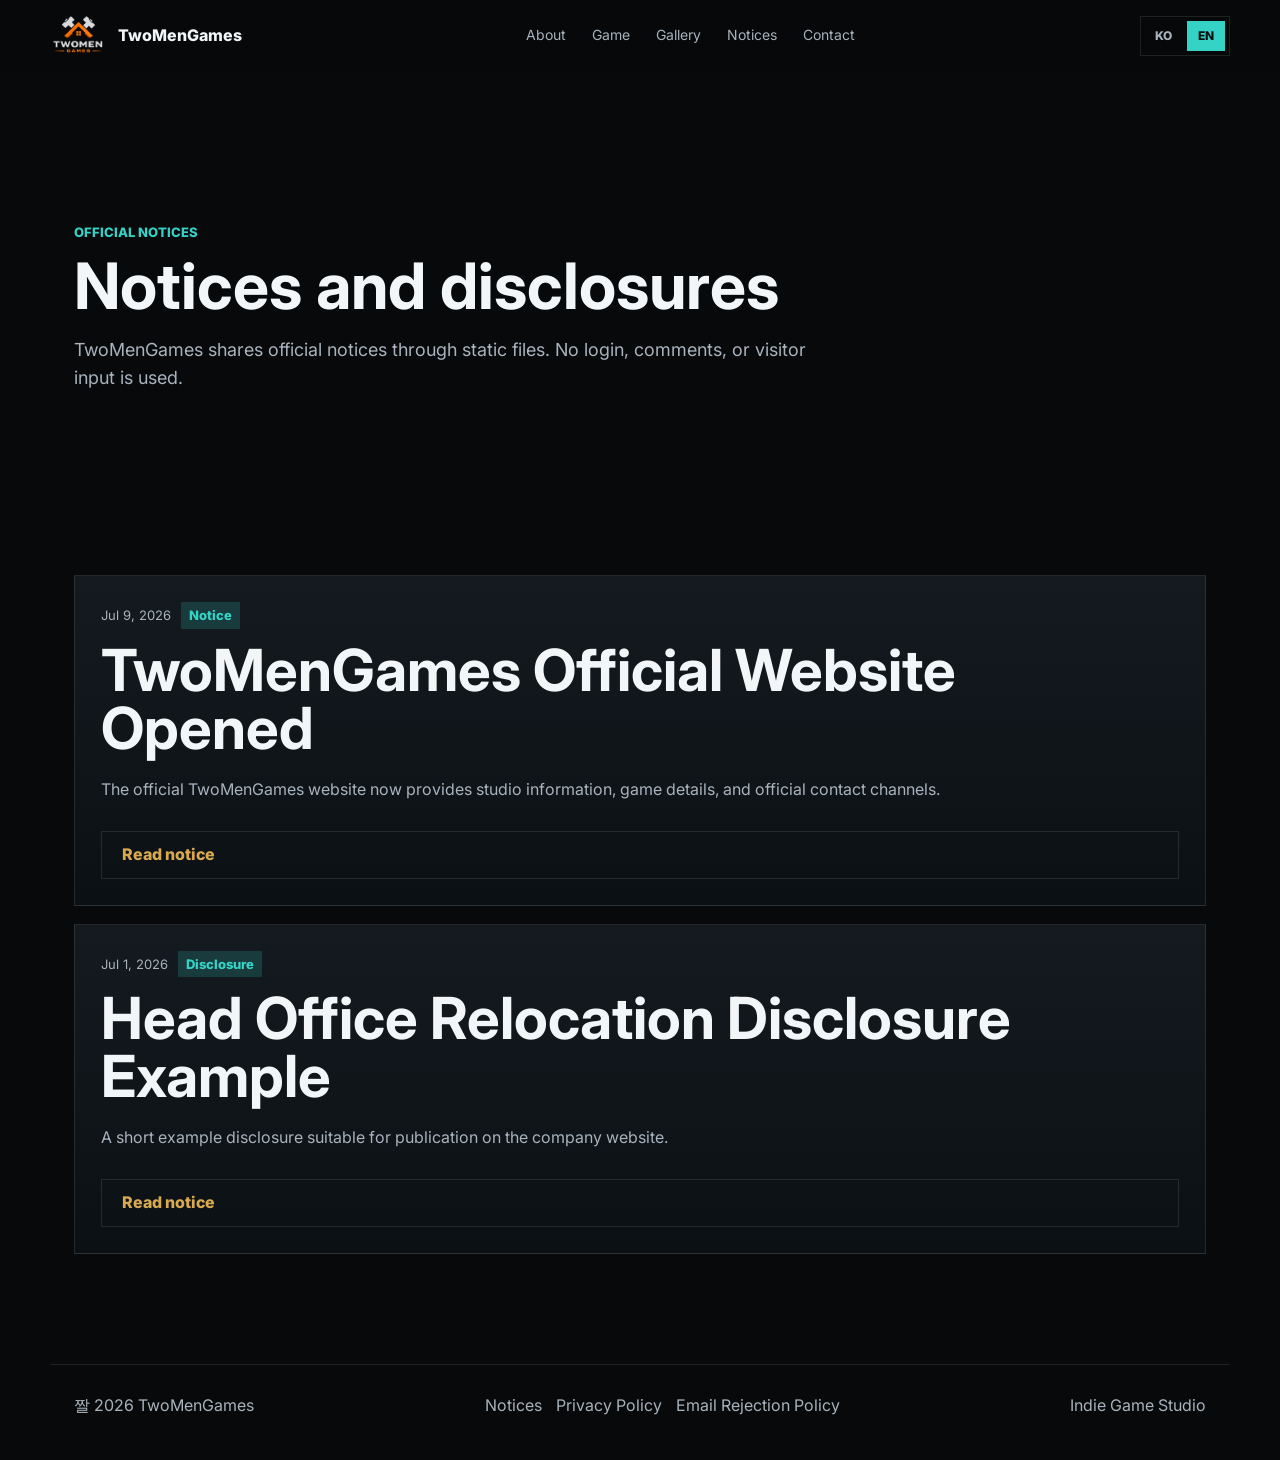
==== notices/index.html @ 7ef08000 "Add static notices and policy pages" ====
<!doctype html>
<html lang="en">
  <head>
    <meta charset="utf-8">
    <meta name="viewport" content="width=device-width, initial-scale=1">
    <meta name="description" content="Official notices and disclosures from TwoMenGames.">
    <title>TwoMenGames | Notices</title>
    <link rel="preconnect" href="https://fonts.googleapis.com">
    <link rel="preconnect" href="https://fonts.gstatic.com" crossorigin>
    <link href="https://fonts.googleapis.com/css2?family=Inter:wght@400;500;600;700;800&display=swap" rel="stylesheet">
    <link rel="stylesheet" href="../styles.css">
  </head>
  <body>
    <header class="site-header" data-header>
      <a class="brand" href="../#top" aria-label="TwoMenGames home">
        <img class="brand-logo" src="../assets/twomengames-logo-dark.png" alt="TwoMenGames logo">
        <span>TwoMenGames</span>
      </a>
      <nav class="nav" aria-label="Primary navigation">
        <a href="../#about" data-notice-i18n="navAbout">About</a>
        <a href="../#game" data-notice-i18n="navGame">Game</a>
        <a href="../#gallery" data-notice-i18n="navGallery">Gallery</a>
        <a href="./" data-notice-i18n="navNotices">Notices</a>
        <a href="../#contact" data-notice-i18n="navContact">Contact</a>
      </nav>
      <div class="language-switcher" aria-label="Language selection">
        <button type="button" data-lang="ko">KO</button>
        <button type="button" data-lang="en">EN</button>
      </div>
    </header>

    <main class="subpage-main">
      <section class="section subpage-hero">
        <p class="subpage-kicker" data-notice-i18n="noticesEyebrow">Official notices</p>
        <h1 class="subpage-title" data-notice-i18n="noticesTitle">Notices and disclosures</h1>
        <p class="subpage-copy" data-notice-i18n="noticesCopy">TwoMenGames shares official notices through static files. No login, comments, or visitor input is used.</p>
      </section>

      <section class="section">
        <div class="notice-list" data-notice-list>
          <div class="empty-state" data-notice-i18n="loading">Loading notices.</div>
        </div>
      </section>
    </main>

    <footer class="footer">
      <span>짤 2026 TwoMenGames</span>
      <nav class="footer-links" aria-label="Footer links">
        <a href="./" data-notice-i18n="navNotices">Notices</a>
        <a href="../privacy.html" data-notice-i18n="footerPrivacy">Privacy Policy</a>
        <a href="../email-rejection.html" data-notice-i18n="footerEmailPolicy">Email Rejection Policy</a>
      </nav>
      <span data-notice-i18n="footerTag">Indie Game Studio</span>
    </footer>

    <script src="../notices.js?v=20260709-1" data-page="list" data-content-base="../"></script>
  </body>
</html>
---- styles.css ----
:root {
  --bg: #07090b;
  --panel: #10151a;
  --panel-2: #151b20;
  --text: #f3f6f8;
  --muted: #a8b3bd;
  --teal: #35d2c6;
  --teal-soft: rgba(53, 210, 198, 0.18);
  --gold: #d9a94f;
  --line: rgba(255, 255, 255, 0.1);
  --max: 1180px;
}

* {
  box-sizing: border-box;
}

html {
  scroll-behavior: smooth;
}

body {
  margin: 0;
  background: var(--bg);
  color: var(--text);
  font-family: Inter, system-ui, -apple-system, BlinkMacSystemFont, "Segoe UI", sans-serif;
  line-height: 1.6;
}

a {
  color: inherit;
  text-decoration: none;
}

.site-header {
  align-items: center;
  backdrop-filter: blur(16px);
  background: rgba(7, 9, 11, 0.72);
  border-bottom: 1px solid transparent;
  display: flex;
  height: 72px;
  justify-content: space-between;
  left: 0;
  padding: 0 max(48px, calc((100vw - var(--max)) / 2));
  position: fixed;
  right: 0;
  top: 0;
  transition: border-color 220ms ease, background 220ms ease;
  z-index: 20;
}

.site-header.is-scrolled {
  background: rgba(7, 9, 11, 0.9);
  border-bottom-color: var(--line);
}

.brand,
.nav,
.language-switcher {
  align-items: center;
  display: flex;
}

.brand {
  font-weight: 800;
  gap: 12px;
  height: 100%;
  min-width: 0;
}

.brand-logo {
  display: block;
  height: 48px;
  max-width: 160px;
  object-fit: contain;
  width: auto;
}

.nav {
  color: var(--muted);
  font-size: 14px;
  gap: 26px;
  min-width: 0;
}

.nav a:hover {
  color: var(--text);
}

.language-switcher {
  border: 1px solid var(--line);
  flex: 0 0 auto;
  gap: 4px;
  padding: 4px;
}

.language-switcher button {
  background: transparent;
  border: 0;
  color: var(--muted);
  cursor: pointer;
  font: inherit;
  font-size: 12px;
  font-weight: 800;
  min-height: 30px;
  min-width: 38px;
  padding: 0 8px;
}

.language-switcher button.is-active {
  background: var(--teal);
  color: #06100f;
}

.language-switcher button:focus-visible {
  outline: 2px solid var(--gold);
  outline-offset: 2px;
}

.section {
  margin: 0 auto;
  max-width: var(--max);
  padding: 110px 24px;
}

.hero {
  align-items: center;
  display: grid;
  gap: 48px;
  grid-template-columns: minmax(0, 1.15fr) minmax(300px, 0.85fr);
  min-height: 100vh;
  overflow: hidden;
  padding-top: 144px;
  position: relative;
}

.hero-bg {
  background:
    linear-gradient(90deg, rgba(7, 9, 11, 0.96), rgba(7, 9, 11, 0.5) 48%, rgba(7, 9, 11, 0.72)),
    linear-gradient(0deg, rgba(7, 9, 11, 0.78), rgba(7, 9, 11, 0.16) 48%, rgba(7, 9, 11, 0.78)),
    url("assets/screenshot-boss-eye.jpg") center / cover no-repeat;
  inset: 0 calc(50% - 50vw);
  position: absolute;
  z-index: -2;
}

.hero-bg::before {
  background-image:
    linear-gradient(rgba(255, 255, 255, 0.035) 1px, transparent 1px),
    linear-gradient(90deg, rgba(255, 255, 255, 0.035) 1px, transparent 1px);
  background-size: 72px 72px;
  content: "";
  inset: 0;
  mask-image: linear-gradient(to bottom, transparent, #000 16%, #000 72%, transparent);
  position: absolute;
}

.hero-orbit {
  border: 1px solid rgba(53, 210, 198, 0.28);
  height: min(64vw, 760px);
  position: absolute;
  right: -12vw;
  top: 12vh;
  transform: rotate(-18deg);
  width: min(64vw, 760px);
}

.hero-dice {
  animation: floatDice 8s ease-in-out infinite;
  background: linear-gradient(135deg, rgba(53, 210, 198, 0.85), rgba(217, 169, 79, 0.72));
  box-shadow: 0 0 80px rgba(53, 210, 198, 0.2);
  display: grid;
  gap: 22%;
  grid-template-columns: repeat(3, 1fr);
  height: 220px;
  padding: 42px;
  position: absolute;
  right: 12%;
  top: 28%;
  transform: rotate(10deg);
  width: 220px;
  opacity: 0.72;
}

.hero-dice span {
  background: #07100f;
  border-radius: 50%;
}

.hero-content,
.hero-panel,
.section-heading,
.about-copy,
.stat-grid,
.screenshot,
.card,
.notice-card,
.policy-card,
.press-inner,
.steam-card,
.contact-grid {
  position: relative;
}

.eyebrow {
  color: var(--teal);
  font-size: 13px;
  font-weight: 800;
  letter-spacing: 0;
  margin: 0 0 12px;
  text-transform: uppercase;
}

h1,
h2,
h3,
p {
  margin-top: 0;
}

h1 {
  font-size: clamp(48px, 8vw, 112px);
  line-height: 0.9;
  margin-bottom: 12px;
  max-width: 820px;
}

.sr-only {
  height: 1px;
  margin: -1px;
  overflow: hidden;
  padding: 0;
  position: absolute;
  width: 1px;
  clip: rect(0, 0, 0, 0);
  white-space: nowrap;
}

.game-logo {
  display: block;
  filter: drop-shadow(0 18px 34px rgba(0, 0, 0, 0.72));
  margin-bottom: 18px;
  max-height: 300px;
  max-width: min(680px, 100%);
  object-fit: contain;
  width: auto;
}

h2 {
  font-size: clamp(32px, 5vw, 58px);
  line-height: 1;
  margin-bottom: 18px;
}

h3 {
  font-size: 20px;
  line-height: 1.2;
  margin-bottom: 10px;
}

.subtitle {
  color: var(--gold);
  font-size: clamp(24px, 4vw, 42px);
  font-weight: 800;
  line-height: 1.1;
  margin-bottom: 22px;
}

.slogan {
  color: var(--text);
  font-size: 24px;
  font-weight: 700;
  margin-bottom: 18px;
}

.hero-copy,
.section-heading p,
.card p,
.press-inner p,
.steam-card p {
  color: var(--muted);
  max-width: 720px;
}

.hero-actions {
  display: flex;
  flex-wrap: wrap;
  gap: 12px;
  margin-top: 34px;
}

.button {
  align-items: center;
  border: 1px solid var(--line);
  color: var(--text);
  display: inline-flex;
  font-weight: 800;
  min-height: 48px;
  padding: 0 20px;
  transition: transform 180ms ease, border-color 180ms ease, background 180ms ease;
}

.button:hover {
  border-color: rgba(53, 210, 198, 0.55);
  transform: translateY(-2px);
}

.button.primary {
  background: var(--teal);
  border-color: var(--teal);
  color: #06100f;
}

.button.ghost {
  color: var(--gold);
}

.hero-panel,
.card,
.steam-card,
.press-inner {
  background: linear-gradient(180deg, rgba(21, 27, 32, 0.9), rgba(10, 13, 16, 0.9));
  border: 1px solid var(--line);
  box-shadow: 0 24px 80px rgba(0, 0, 0, 0.26);
}

.hero-panel {
  align-self: end;
  padding: 28px;
}

.hero-panel p {
  color: var(--gold);
  font-size: 13px;
  font-weight: 800;
  margin-bottom: 10px;
}

.hero-panel strong {
  display: block;
  font-size: 24px;
  line-height: 1.2;
  margin-bottom: 18px;
}

.hero-panel ul {
  color: var(--muted);
  margin: 0;
  padding-left: 20px;
}

.about-grid,
.game-showcase {
  display: grid;
  gap: 28px;
  grid-template-columns: minmax(0, 0.9fr) minmax(0, 1.1fr);
}

.about-copy {
  color: var(--muted);
  font-size: 19px;
}

.stat-grid {
  display: grid;
  gap: 12px;
  grid-template-columns: repeat(2, minmax(0, 1fr));
}

.stat-grid div {
  background: var(--panel);
  border: 1px solid var(--line);
  padding: 24px;
}

.stat-grid strong {
  color: var(--gold);
  display: block;
  font-size: 34px;
  line-height: 1;
  margin-bottom: 10px;
}

.stat-grid span {
  color: var(--muted);
  display: block;
}

.game-showcase {
  align-items: stretch;
}

.feature-cards {
  display: grid;
  gap: 14px;
}

.detail-grid,
.production-grid {
  display: grid;
  gap: 14px;
  grid-template-columns: repeat(4, minmax(0, 1fr));
}

.detail,
.production-grid div {
  background: var(--panel);
  border: 1px solid var(--line);
  padding: 24px;
}

.detail strong,
.production-grid strong {
  color: var(--gold);
  display: block;
  font-size: 28px;
  line-height: 1;
  margin-bottom: 14px;
}

.detail span,
.production-grid span {
  color: var(--muted);
  display: block;
}

.production-grid strong {
  color: var(--teal);
  font-size: 40px;
}

.card {
  padding: 24px;
}

.card span {
  color: var(--teal);
  display: block;
  font-weight: 800;
  margin-bottom: 22px;
}

.screenshot {
  background: #0b0f12;
  border: 1px solid var(--line);
  min-height: 260px;
  overflow: hidden;
  position: relative;
}

.screenshot.large {
  min-height: 640px;
}

.screenshot img {
  display: block;
  height: 100%;
  min-height: inherit;
  object-fit: cover;
  width: 100%;
}

.screenshot::after {
  background: linear-gradient(to top, rgba(0, 0, 0, 0.74), transparent 46%);
  content: "";
  inset: 0;
  pointer-events: none;
  position: absolute;
}

.scene {
  height: 100%;
  min-height: inherit;
  position: relative;
}

.scene::before {
  content: "";
  inset: 0;
  position: absolute;
}

.battlefield::before {
  background:
    linear-gradient(to top, rgba(0, 0, 0, 0.82), transparent 62%),
    radial-gradient(circle at 52% 34%, rgba(53, 210, 198, 0.32), transparent 18%),
    linear-gradient(140deg, #1f2929, #07090b 56%);
}

.dice::before {
  background:
    radial-gradient(circle at 50% 48%, rgba(217, 169, 79, 0.42), transparent 18%),
    linear-gradient(140deg, #15100b, #071010);
}

.wave::before {
  background:
    repeating-linear-gradient(115deg, rgba(53, 210, 198, 0.16) 0 2px, transparent 2px 18px),
    linear-gradient(140deg, #0b1517, #07090b);
}

.hunter::before {
  background:
    radial-gradient(circle at 34% 38%, rgba(255, 255, 255, 0.12), transparent 14%),
    linear-gradient(140deg, #15191d, #07090b);
}

.boss::before {
  background:
    radial-gradient(circle at 64% 34%, rgba(217, 169, 79, 0.24), transparent 18%),
    radial-gradient(circle at 40% 48%, rgba(53, 210, 198, 0.2), transparent 22%),
    linear-gradient(140deg, #1b1216, #07090b);
}

.gallery {
  padding-bottom: 132px;
}

.gallery-grid {
  display: grid;
  gap: 16px;
  grid-template-columns: repeat(4, minmax(0, 1fr));
}

.gallery-grid .wide {
  grid-column: span 2;
}

.press,
.steam {
  padding-bottom: 36px;
  padding-top: 36px;
}

.press-inner,
.steam-card {
  padding: clamp(32px, 5vw, 64px);
}

.steam-card {
  background:
    linear-gradient(90deg, rgba(53, 210, 198, 0.16), rgba(217, 169, 79, 0.12)),
    linear-gradient(180deg, rgba(21, 27, 32, 0.96), rgba(10, 13, 16, 0.96));
}

.contact-grid {
  border-top: 1px solid var(--line);
  display: grid;
  align-items: stretch;
  gap: 20px;
  grid-template-columns: 1.4fr 1fr 1fr 1fr;
  padding-top: 28px;
}

.contact-card {
  align-items: center;
  background: var(--panel);
  border: 1px solid var(--line);
  color: var(--text);
  display: flex;
  flex-direction: column;
  font-size: 18px;
  font-weight: 700;
  gap: 0;
  justify-content: center;
  min-width: 0;
  overflow: visible;
  padding: 28px;
  text-align: center;
  transition: border-color 180ms ease, opacity 180ms ease, transform 180ms ease;
}

.contact-card:hover {
  border-color: rgba(53, 210, 198, 0.55);
  transform: translateY(-2px);
}

.contact-card:focus-visible {
  border-color: rgba(53, 210, 198, 0.75);
  outline: 2px solid rgba(53, 210, 198, 0.35);
  outline-offset: 4px;
}

.contact-social-icon,
.contact-card svg,
.contact-card img {
  fill: currentColor;
  flex: 0 0 auto;
  height: 56px;
  margin-bottom: 24px;
  max-height: 56px;
  max-width: 56px;
  object-fit: contain;
  opacity: 0.85;
  width: 56px;
}

.contact-email {
  align-items: flex-start;
  gap: 18px;
  justify-content: center;
  min-width: 380px;
  text-align: left;
}

.contact-label {
  color: var(--muted);
  display: block;
  font-size: 13px;
  font-weight: 700;
  letter-spacing: 0;
  margin-bottom: 12px;
  text-transform: uppercase;
}

.contact-email-link {
  color: inherit;
  max-width: 100%;
  text-decoration: none;
}

.contact-email-link:focus-visible {
  outline: 2px solid rgba(53, 210, 198, 0.35);
  outline-offset: 4px;
}

.contact-email .contact-value {
  overflow-wrap: normal;
  white-space: nowrap;
  word-break: normal;
}

.copy-email-button {
  align-items: center;
  background: rgba(255, 255, 255, 0.04);
  border: 1px solid rgba(255, 255, 255, 0.18);
  color: #ffffff;
  cursor: pointer;
  display: inline-flex;
  font: inherit;
  font-size: 14px;
  font-weight: 700;
  justify-content: center;
  letter-spacing: 0.02em;
  min-height: 38px;
  padding: 0 18px;
  transition: background 0.2s ease, border-color 0.2s ease, opacity 0.2s ease, transform 0.2s ease;
}

.copy-email-button:hover {
  background: rgba(255, 255, 255, 0.09);
  border-color: rgba(255, 255, 255, 0.32);
  transform: translateY(-1px);
}

.copy-email-button:active {
  transform: translateY(0);
}

.copy-email-button:focus-visible {
  border-color: rgba(53, 210, 198, 0.75);
  outline: 2px solid rgba(53, 210, 198, 0.35);
  outline-offset: 3px;
}

.subpage-main {
  min-height: calc(100vh - 160px);
  padding-top: 112px;
}

.subpage-hero {
  padding-bottom: 54px;
}

.subpage-kicker {
  color: var(--teal);
  font-size: 13px;
  font-weight: 800;
  letter-spacing: 0;
  margin-bottom: 12px;
  text-transform: uppercase;
}

.subpage-title {
  font-size: clamp(36px, 5vw, 70px);
  line-height: 0.98;
  margin-bottom: 18px;
  max-width: 900px;
}

.subpage-copy {
  color: var(--muted);
  font-size: 18px;
  max-width: 760px;
}

.notice-list {
  display: grid;
  gap: 18px;
}

.notice-card,
.policy-card {
  background: linear-gradient(180deg, rgba(21, 27, 32, 0.94), rgba(12, 16, 20, 0.94));
  border: 1px solid var(--line);
  padding: 26px;
}

.notice-card {
  display: grid;
  gap: 12px;
}

.notice-card:hover {
  border-color: rgba(53, 210, 198, 0.42);
  transform: translateY(-2px);
}

.notice-meta {
  align-items: center;
  color: var(--muted);
  display: flex;
  flex-wrap: wrap;
  font-size: 13px;
  gap: 10px;
}

.notice-category {
  background: var(--teal-soft);
  color: var(--teal);
  font-weight: 800;
  padding: 3px 8px;
}

.notice-card h2,
.notice-card h3,
.policy-card h2 {
  margin-bottom: 8px;
}

.notice-card p,
.policy-card p,
.policy-card li {
  color: var(--muted);
}

.notice-detail-body {
  display: grid;
  gap: 18px;
  margin-top: 24px;
}

.notice-actions,
.policy-actions {
  display: flex;
  flex-wrap: wrap;
  gap: 12px;
  margin-top: 28px;
}

.empty-state {
  border: 1px dashed var(--line);
  color: var(--muted);
  padding: 28px;
}

.footer-links {
  display: flex;
  flex-wrap: wrap;
  gap: 14px;
  justify-content: center;
}

.footer-links a {
  color: var(--muted);
}

.footer-links a:hover {
  color: var(--text);
}

.contact-value {
  display: block;
  font-size: clamp(16px, 1.2vw, 22px);
  line-height: 1.4;
  overflow-wrap: anywhere;
  white-space: normal;
  word-break: break-word;
}

.footer {
  border-top: 1px solid var(--line);
  color: var(--muted);
  display: flex;
  justify-content: space-between;
  margin: 0 auto;
  max-width: var(--max);
  padding: 28px 24px 42px;
}

.reveal {
  opacity: 0;
  transform: translateY(18px);
  transition: opacity 620ms ease, transform 620ms ease;
}

.reveal.is-visible {
  opacity: 1;
  transform: translateY(0);
}

@keyframes floatDice {
  0%, 100% {
    transform: translateY(0) rotate(10deg);
  }
  50% {
    transform: translateY(-18px) rotate(14deg);
  }
}

@media (max-width: 900px) {
  .site-header {
    gap: 14px;
    height: 64px;
    padding: 0 20px;
    position: sticky;
  }

  .brand {
    flex: 0 1 auto;
  }

  .brand-logo {
    height: 36px;
    max-width: 120px;
  }

  .nav {
    flex-wrap: wrap;
    gap: 12px;
    justify-content: flex-end;
  }

  .language-switcher {
    margin-left: auto;
  }

  .hero,
  .about-grid,
  .game-showcase {
    grid-template-columns: repeat(2, minmax(0, 1fr));
  }

  .hero,
  .about-grid,
  .game-showcase {
    grid-template-columns: 1fr;
  }

  .contact-grid {
    grid-template-columns: repeat(2, minmax(0, 1fr));
  }

  .contact-email {
    min-width: 0;
  }

  .hero {
    padding-top: 90px;
    min-height: auto;
  }

  .hero-dice {
    height: 150px;
    opacity: 0.55;
    right: 2%;
    top: 18%;
    width: 150px;
  }

  .screenshot.large {
    min-height: 420px;
  }

  .gallery-grid {
    grid-template-columns: repeat(2, minmax(0, 1fr));
  }

  .detail-grid,
  .production-grid {
    grid-template-columns: repeat(2, minmax(0, 1fr));
  }
}

@media (max-width: 560px) {
  .site-header {
    align-items: center;
    display: flex;
  }

  .brand {
    gap: 8px;
    margin-bottom: 0;
  }

  .brand span {
    display: none;
  }

  .nav {
    font-size: 12px;
    gap: 9px;
    justify-content: flex-start;
  }

  .language-switcher {
    margin: 0;
    width: max-content;
  }

  .section {
    padding: 82px 18px;
  }

  .hero {
    padding-top: 82px;
  }

  .game-logo {
    max-height: 190px;
    max-width: 100%;
  }

  .hero-actions,
  .button {
    width: 100%;
  }

  .button {
    justify-content: center;
  }

  .stat-grid,
  .gallery-grid,
  .detail-grid,
  .production-grid,
  .contact-grid {
    grid-template-columns: 1fr;
  }

  .contact-card {
    width: 100%;
  }

  .contact-email .contact-value {
    overflow-wrap: anywhere;
    white-space: normal;
    word-break: break-word;
  }

  .contact-email {
    align-items: center;
    text-align: center;
  }

  .copy-email-button {
    width: auto;
  }

  .contact-social-icon,
  .contact-card svg,
  .contact-card img {
    height: 44px;
    max-height: 44px;
    max-width: 44px;
    width: 44px;
  }

  .gallery-grid .wide {
    grid-column: auto;
  }

  .footer {
    display: grid;
    gap: 8px;
  }

  .subpage-main {
    padding-top: 76px;
  }

  .notice-card,
  .policy-card {
    padding: 20px;
  }
}
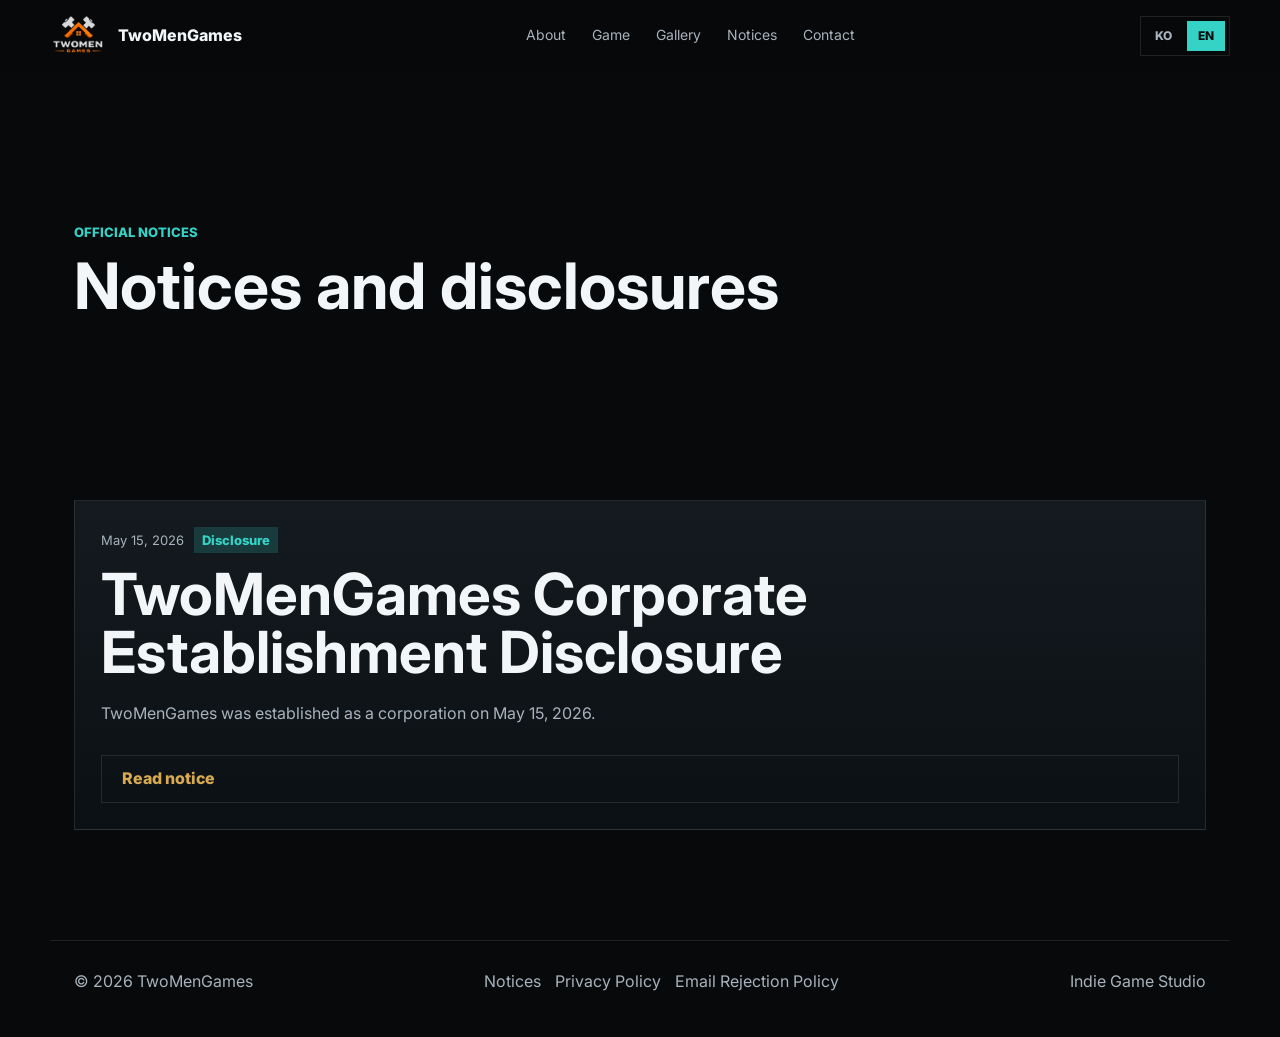
==== commit 88cf395b: "Polish notice and policy pages" ====
--- a/notices/index.html
+++ b/notices/index.html
@@ -8,7 +8,7 @@
     <link rel="preconnect" href="https://fonts.googleapis.com">
     <link rel="preconnect" href="https://fonts.gstatic.com" crossorigin>
     <link href="https://fonts.googleapis.com/css2?family=Inter:wght@400;500;600;700;800&display=swap" rel="stylesheet">
-    <link rel="stylesheet" href="../styles.css">
+    <link rel="stylesheet" href="../styles.css?v=20260709-2">
   </head>
   <body>
     <header class="site-header" data-header>
@@ -33,7 +33,6 @@
       <section class="section subpage-hero">
         <p class="subpage-kicker" data-notice-i18n="noticesEyebrow">Official notices</p>
         <h1 class="subpage-title" data-notice-i18n="noticesTitle">Notices and disclosures</h1>
-        <p class="subpage-copy" data-notice-i18n="noticesCopy">TwoMenGames shares official notices through static files. No login, comments, or visitor input is used.</p>
       </section>
 
       <section class="section">
@@ -44,7 +43,7 @@
     </main>
 
     <footer class="footer">
-      <span>짤 2026 TwoMenGames</span>
+      <span>© 2026 TwoMenGames</span>
       <nav class="footer-links" aria-label="Footer links">
         <a href="./" data-notice-i18n="navNotices">Notices</a>
         <a href="../privacy.html" data-notice-i18n="footerPrivacy">Privacy Policy</a>
--- a/styles.css
+++ b/styles.css
@@ -688,6 +688,13 @@
   max-width: 900px;
 }
 
+.notice-title {
+  font-size: clamp(32px, 4vw, 58px);
+  line-height: 1.08;
+  overflow-wrap: anywhere;
+  word-break: keep-all;
+}
+
 .subpage-copy {
   color: var(--muted);
   font-size: 18px;
@@ -704,6 +711,14 @@
   background: linear-gradient(180deg, rgba(21, 27, 32, 0.94), rgba(12, 16, 20, 0.94));
   border: 1px solid var(--line);
   padding: 26px;
+}
+
+.policy-card .subpage-title {
+  font-size: clamp(34px, 4vw, 56px);
+  line-height: 1.08;
+  max-width: 760px;
+  overflow-wrap: anywhere;
+  word-break: keep-all;
 }
 
 .notice-card {
